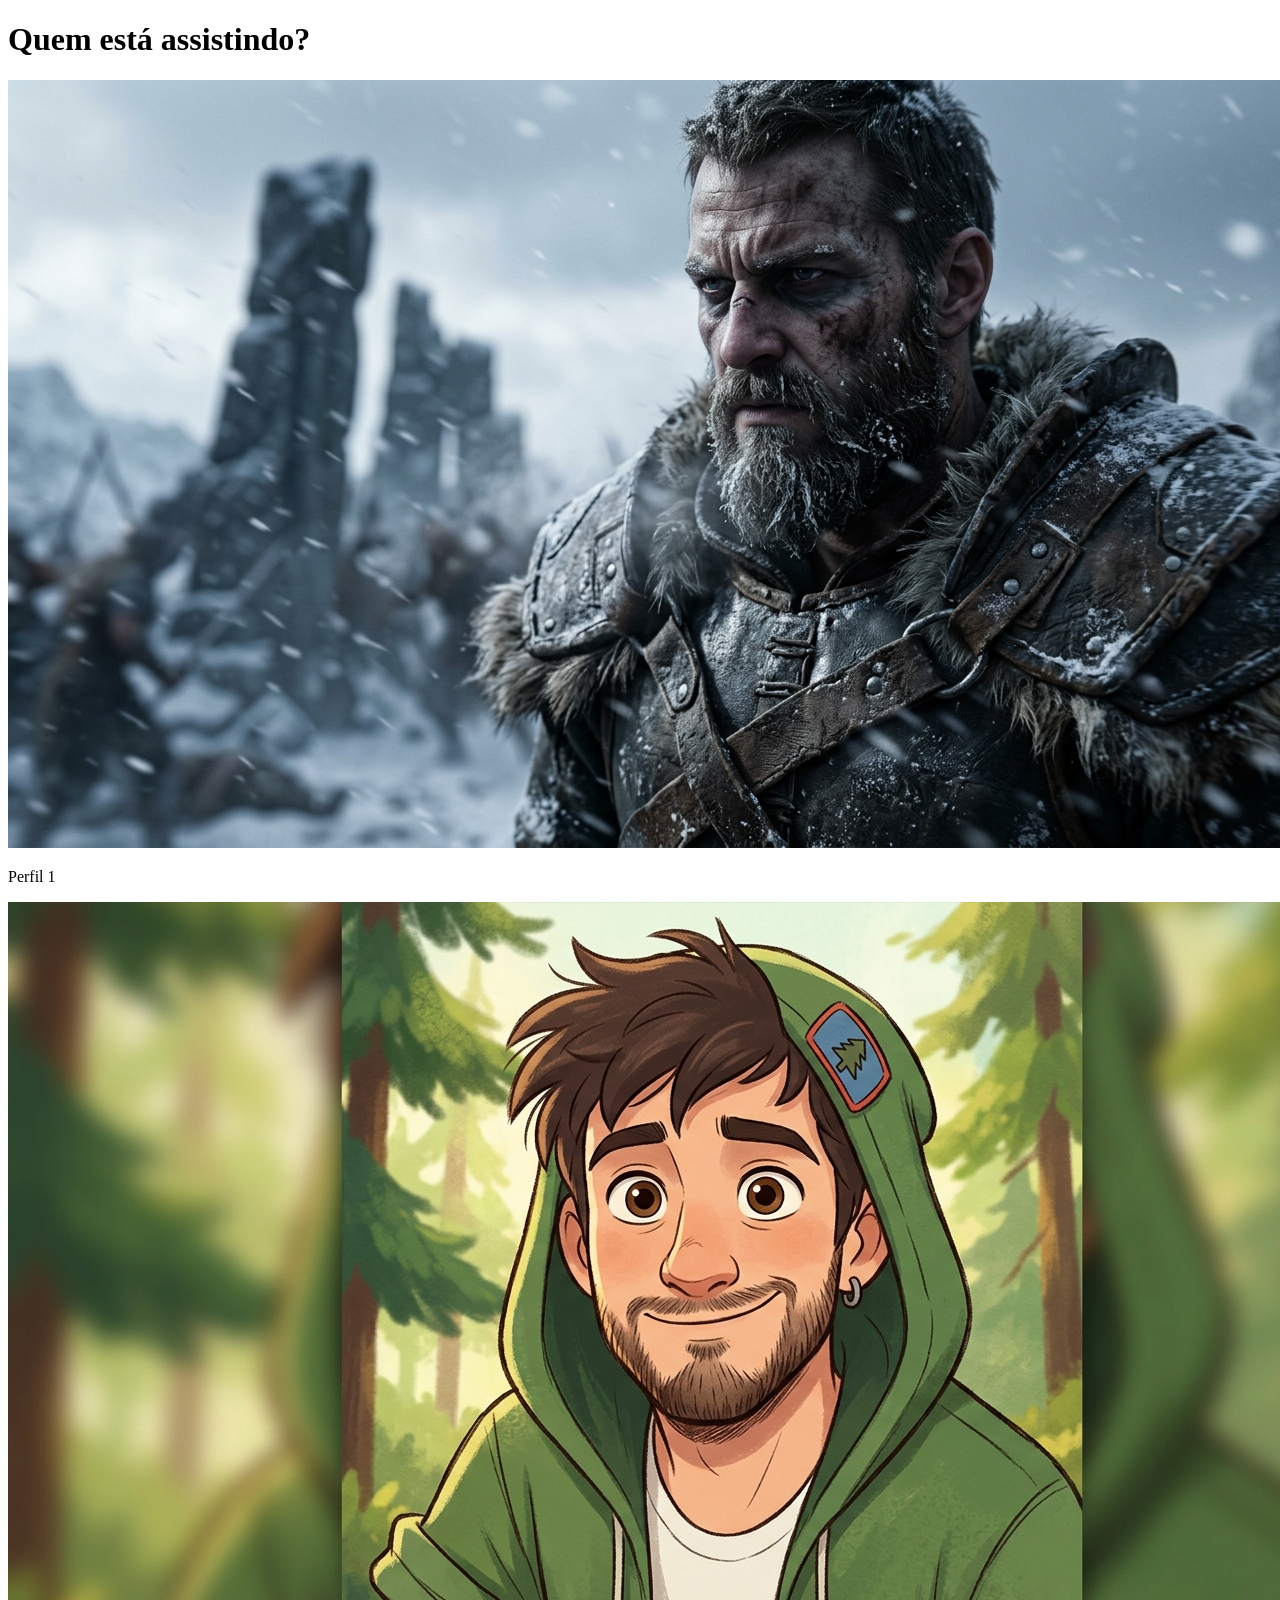
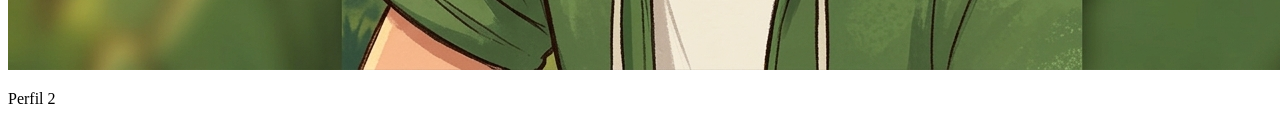
==== Netflix/index.html @ ddc0e5c4 "Novo Projeto Netflix" ====
<!DOCTYPE html>
<html lang="en">
<head>
    <meta charset="UTF-8">
    <meta name="viewport" content="width=device-width, initial-scale=1.0">
    <link rel="stylesheet" href="styles.css">
    <title>Netflix</title>
</head>
<body>
    <main>
        <h1>Quem está assistindo?</h1>
        <div class="profiles">
            <div class="profile">
                <img src="assets/profile1.png" alt="Perfil 1">
                <p>Perfil 1</p>
            </div>
            <div class="profile">
                <img src="assets/profile2.png" alt="Perfil 2">
                <p>Perfil 2</p>
            </div>
        </div>
    </main>
</body>
</html>
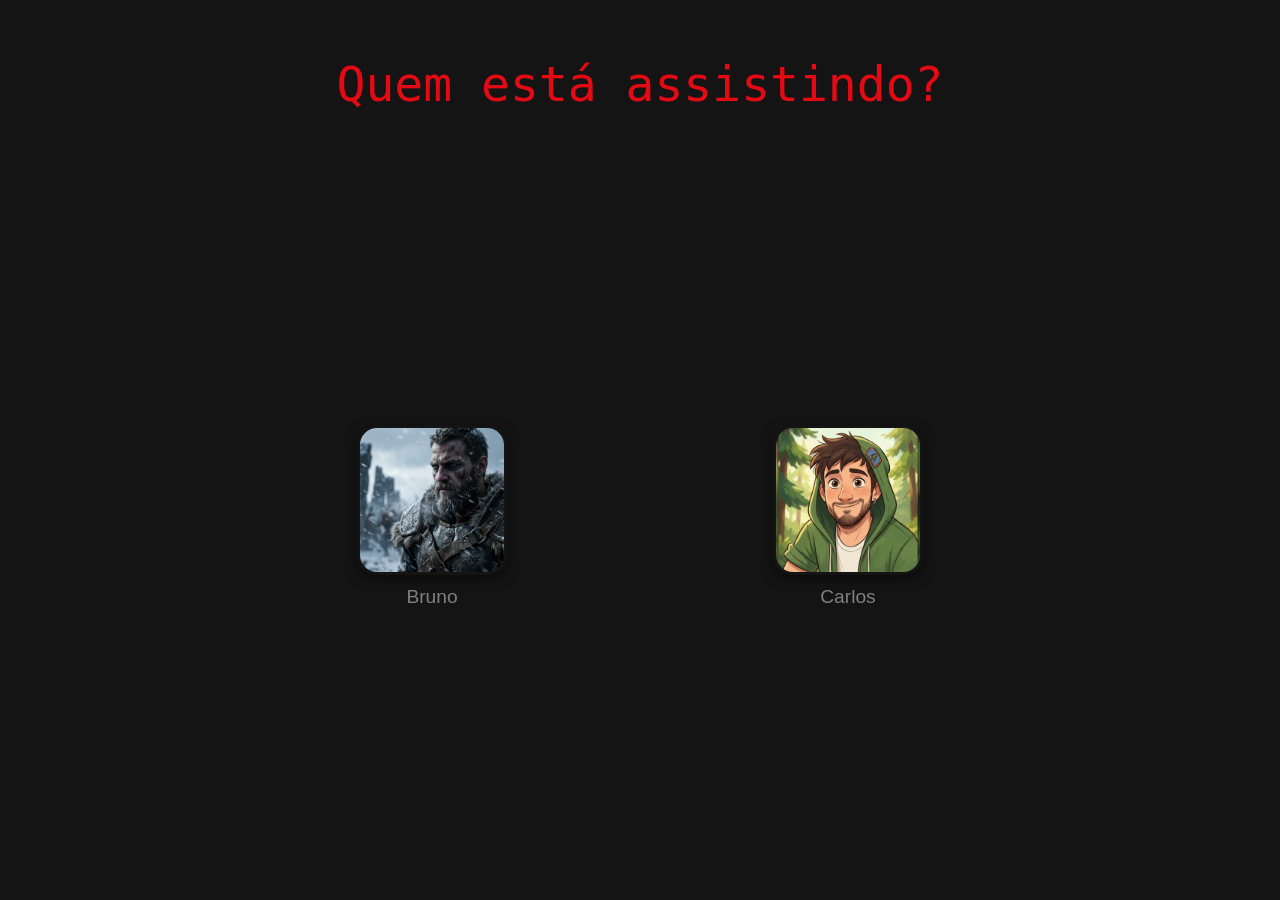
==== commit 2e74a778: "Adicionando CSS ao HTML" ====
--- a/Netflix/index.html
+++ b/Netflix/index.html
@@ -3,22 +3,29 @@
 <head>
     <meta charset="UTF-8">
     <meta name="viewport" content="width=device-width, initial-scale=1.0">
+    <title>Netflix</title>
     <link rel="stylesheet" href="styles.css">
-    <title>Netflix</title>
 </head>
 <body>
+    <header>
+        <h1>Quem está assistindo?</h1>
+    </header>
+
     <main>
-        <h1>Quem está assistindo?</h1>
-        <div class="profiles">
-            <div class="profile">
-                <img src="assets/profile1.png" alt="Perfil 1">
-                <p>Perfil 1</p>
-            </div>
-            <div class="profile">
-                <img src="assets/profile2.png" alt="Perfil 2">
-                <p>Perfil 2</p>
-            </div>
-        </div>
+        <section class="profiles" aria-label="Seleção de perfil">
+            <article class="profile">
+                <figure>
+                    <img src="assets/profile1.png" alt="Avatar do Perfil 1" width="120" height="120">
+                    <figcaption>Bruno</figcaption>
+                </figure>
+            </article>
+            <article class="profile">
+                <figure>
+                    <img src="assets/profile2.png" alt="Avatar do Perfil 2" width="120" height="120">
+                    <figcaption>Carlos</figcaption>
+                </figure>
+            </article>
+        </section>
     </main>
 </body>
 </html>
--- a/Netflix/styles.css
+++ b/Netflix/styles.css
@@ -0,0 +1,141 @@
+/* Reset básico */
+* {
+    margin: 0;
+    padding: 0;
+    box-sizing: border-box;
+}
+
+/* Variáveis de cor inspiradas na Netflix */
+:root {
+    --netflix-black: #141414;
+    --netflix-dark-gray: #2c2c2c;
+    --netflix-gray: #808080;
+    --netflix-white: #ffffff;
+    --netflix-red: #e50914;
+    --profile-size: 150px;
+    --transition: all 0.3s ease;
+}
+
+/* Corpo da página */
+body {
+    background-color: var(--netflix-black);
+    color: var(--netflix-white);
+    font-family: 'Netflix Sans', 'Helvetica Neue', Helvetica, Arial, sans-serif;
+    line-height: 1.5;
+    min-height: 100vh;
+    display: flex;
+    flex-direction: column;
+}
+
+
+header {
+    text-align: center;
+    padding: 3rem 1rem 1rem;
+}
+
+header h1 {
+    font-family: 'JetBrains Mono', monospace;
+    font-size: 3rem;
+    font-weight: 400;
+    margin-bottom: 1rem;
+    color: var(--netflix-red);
+}
+
+
+main {
+    flex: 1;
+    display: flex;
+    align-items: center;
+    justify-content: center;
+    padding: 2rem;
+}
+
+
+.profiles {
+    display: grid;
+    grid-template-columns: repeat(auto-fit, minmax(150px, 1fr));
+    gap: 2rem;
+    max-width: 800px;
+    width: 100%;
+}
+
+
+.profile {
+    display: flex;
+    flex-direction: column;
+    align-items: center;
+    cursor: pointer;
+    transition: var(--transition);
+}
+
+.profile:hover {
+    transform: scale(1.02);
+}
+
+
+figure {
+    display: flex;
+    flex-direction: column;
+    align-items: center;
+    margin-bottom: 1rem;
+}
+
+
+.profile img {
+    width: var(--profile-size);
+    height: var(--profile-size);
+    border-radius: 20px;
+    object-fit: cover;
+    border: 3px solid transparent;
+    transition: var(--transition);
+    box-shadow: 0 4px 12px rgba(0, 0, 0, 0.5);
+}
+
+.profile:hover img {
+    border-color: var(--netflix-red);
+    box-shadow: 0 8px 24px rgba(0, 0, 0, 0.7);
+}
+
+
+figcaption {
+    font-size: 1.2rem;
+    font-weight: 500;
+    text-align: center;
+    margin-top: 0.5rem;
+    color: var(--netflix-gray);
+    transition: var(--transition);
+}
+
+.profile:hover figcaption {
+    color: var(--netflix-white);
+}
+
+
+@media (max-width: 768px) {
+    header h1 {
+        font-size: 2rem;
+    }
+
+    .profiles {
+        grid-template-columns: repeat(2, 1fr);
+        gap: 1.5rem;
+    }
+
+    :root {
+        --profile-size: 120px;
+    }
+}
+
+@media (max-width: 480px) {
+    .profiles {
+        grid-template-columns: 1fr;
+    }
+
+    header h1 {
+        font-size: 1.8rem;
+    }
+
+    :root {
+        --profile-size: 100px;
+    }
+}
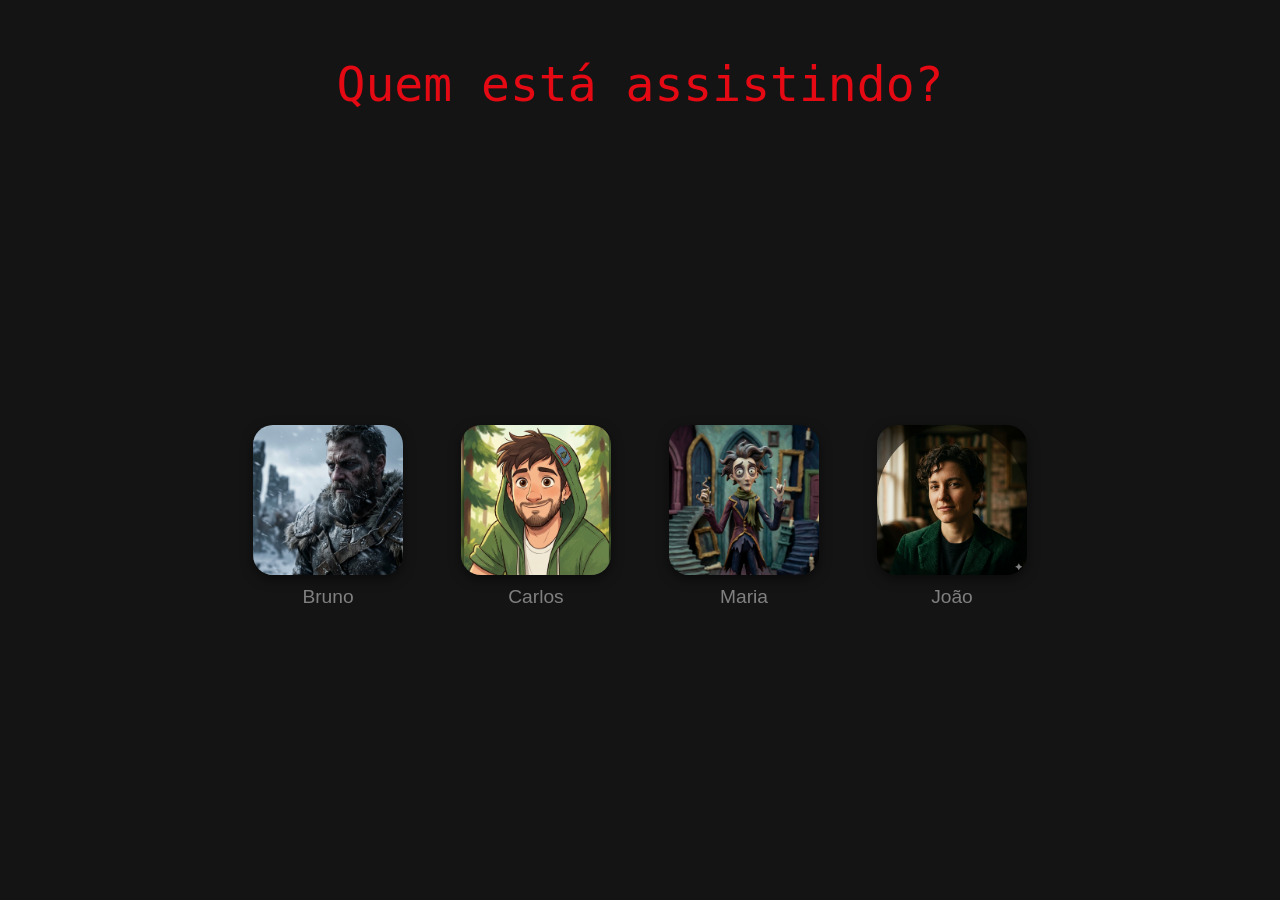
==== commit 94192e1e: "Adiciona 2 perfis" ====
--- a/Netflix/index.html
+++ b/Netflix/index.html
@@ -25,6 +25,18 @@
                     <figcaption>Carlos</figcaption>
                 </figure>
             </article>
+                <article class="profile">
+                    <figure>
+                        <img src="assets/profile3.png" alt="Avatar do Perfil 3" width="120" height="120">
+                        <figcaption>Maria</figcaption>
+                    </figure>
+                </article>
+                    <article class="profile">
+                        <figure>
+                            <img src="assets/profile4.png" alt="Avatar do Perfil 4" width="120" height="120">
+                            <figcaption>João</figcaption>
+                        </figure>
+                    </article>
         </section>
     </main>
 </body>
--- a/Netflix/styles.css
+++ b/Netflix/styles.css
@@ -1,11 +1,11 @@
-/* Reset básico */
+
 * {
     margin: 0;
     padding: 0;
     box-sizing: border-box;
 }
 
-/* Variáveis de cor inspiradas na Netflix */
+
 :root {
     --netflix-black: #141414;
     --netflix-dark-gray: #2c2c2c;
@@ -16,9 +16,9 @@
     --transition: all 0.3s ease;
 }
 
-/* Corpo da página */
+
 body {
-    background-color: var(--netflix-black);
+    background: var(--netflix-black);
     color: var(--netflix-white);
     font-family: 'Netflix Sans', 'Helvetica Neue', Helvetica, Arial, sans-serif;
     line-height: 1.5;
@@ -86,13 +86,13 @@
     height: var(--profile-size);
     border-radius: 20px;
     object-fit: cover;
-    border: 3px solid transparent;
+    border: none;
     transition: var(--transition);
     box-shadow: 0 4px 12px rgba(0, 0, 0, 0.5);
 }
 
 .profile:hover img {
-    border-color: var(--netflix-red);
+    border: 3px solid var(--netflix-red);
     box-shadow: 0 8px 24px rgba(0, 0, 0, 0.7);
 }
 
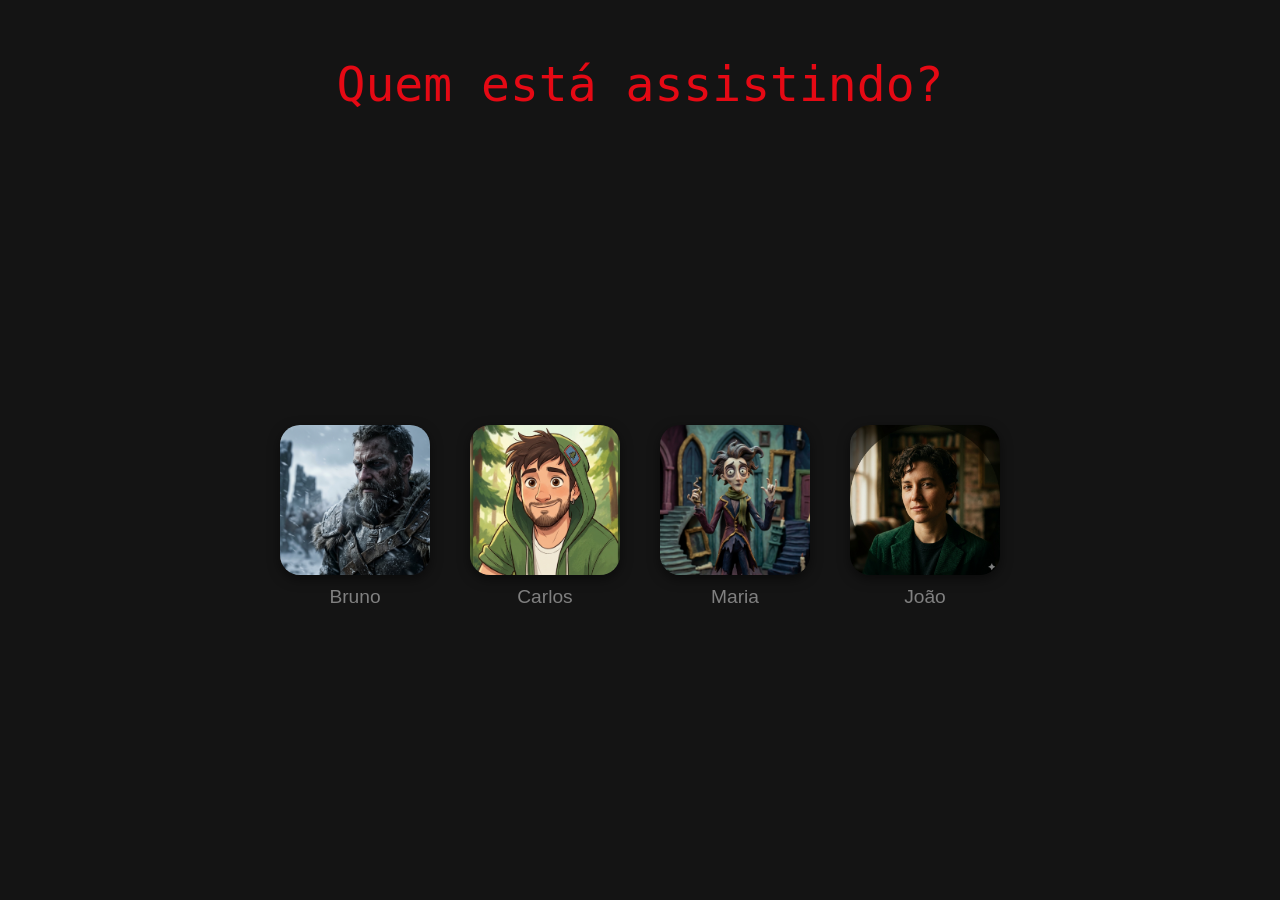
==== commit e6d84c29: "Melhorando a semantica do projeto" ====
--- a/Netflix/index.html
+++ b/Netflix/index.html
@@ -12,31 +12,41 @@
     </header>
 
     <main>
-        <section class="profiles" aria-label="Seleção de perfil">
-            <article class="profile">
-                <figure>
-                    <img src="assets/profile1.png" alt="Avatar do Perfil 1" width="120" height="120">
-                    <figcaption>Bruno</figcaption>
-                </figure>
-            </article>
-            <article class="profile">
-                <figure>
-                    <img src="assets/profile2.png" alt="Avatar do Perfil 2" width="120" height="120">
-                    <figcaption>Carlos</figcaption>
-                </figure>
-            </article>
-                <article class="profile">
-                    <figure>
-                        <img src="assets/profile3.png" alt="Avatar do Perfil 3" width="120" height="120">
-                        <figcaption>Maria</figcaption>
-                    </figure>
-                </article>
+        <section aria-label="Seleção de perfil">
+            <ul class="profiles">
+                <li>
+                    <article class="profile">
+                        <figure>
+                            <img src="assets/profile1.png" alt="Avatar do Perfil 1" width="120" height="120">
+                            <figcaption>Bruno</figcaption>
+                        </figure>
+                    </article>
+                </li>
+                <li>
+                    <article class="profile">
+                        <figure>
+                            <img src="assets/profile2.png" alt="Avatar do Perfil 2" width="120" height="120">
+                            <figcaption>Carlos</figcaption>
+                        </figure>
+                    </article>
+                </li>
+                <li>
+                    <article class="profile">
+                        <figure>
+                            <img src="assets/profile3.png" alt="Avatar do Perfil 3" width="120" height="120">
+                            <figcaption>Maria</figcaption>
+                        </figure>
+                    </article>
+                </li>
+                <li>
                     <article class="profile">
                         <figure>
                             <img src="assets/profile4.png" alt="Avatar do Perfil 4" width="120" height="120">
                             <figcaption>João</figcaption>
                         </figure>
                     </article>
+                </li>
+            </ul>
         </section>
     </main>
 </body>
--- a/Netflix/styles.css
+++ b/Netflix/styles.css
@@ -1,4 +1,3 @@
-
 * {
     margin: 0;
     padding: 0;
@@ -52,9 +51,12 @@
 
 
 .profiles {
+    list-style: none;
+    margin: 0;
+    padding: 0;
     display: grid;
     grid-template-columns: repeat(auto-fit, minmax(150px, 1fr));
-    gap: 2rem;
+    gap: 2.5rem;
     max-width: 800px;
     width: 100%;
 }
@@ -118,7 +120,7 @@
 
     .profiles {
         grid-template-columns: repeat(2, 1fr);
-        gap: 1.5rem;
+        gap: 2rem;
     }
 
     :root {
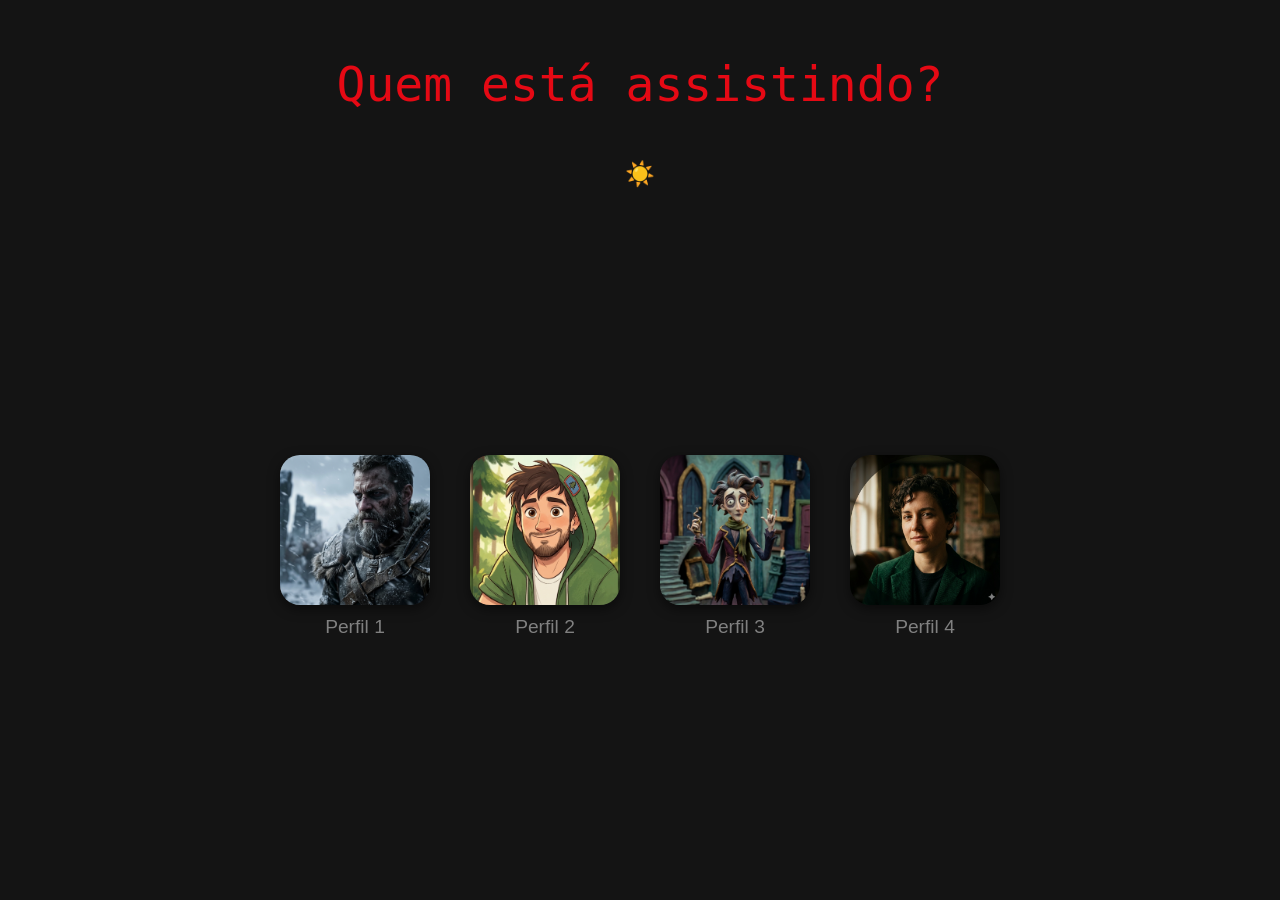
==== commit 9db57508: "salvando perfil apos entrar na pagina catalogo" ====
--- a/Netflix/index.html
+++ b/Netflix/index.html
@@ -9,6 +9,7 @@
 <body>
     <header>
         <h1>Quem está assistindo?</h1>
+        <button id="theme-toggle" type="button">☀️</button>
     </header>
 
     <main>
@@ -18,7 +19,7 @@
                     <article class="profile">
                         <figure>
                             <img src="assets/profile1.png" alt="Avatar do Perfil 1" width="120" height="120">
-                            <figcaption>Bruno</figcaption>
+                            <figcaption>Perfil 1</figcaption>
                         </figure>
                     </article>
                 </li>
@@ -26,7 +27,7 @@
                     <article class="profile">
                         <figure>
                             <img src="assets/profile2.png" alt="Avatar do Perfil 2" width="120" height="120">
-                            <figcaption>Carlos</figcaption>
+                            <figcaption>Perfil 2</figcaption>
                         </figure>
                     </article>
                 </li>
@@ -34,7 +35,7 @@
                     <article class="profile">
                         <figure>
                             <img src="assets/profile3.png" alt="Avatar do Perfil 3" width="120" height="120">
-                            <figcaption>Maria</figcaption>
+                            <figcaption>Perfil 3</figcaption>
                         </figure>
                     </article>
                 </li>
@@ -42,12 +43,13 @@
                     <article class="profile">
                         <figure>
                             <img src="assets/profile4.png" alt="Avatar do Perfil 4" width="120" height="120">
-                            <figcaption>João</figcaption>
+                            <figcaption>Perfil 4</figcaption>
                         </figure>
                     </article>
                 </li>
             </ul>
         </section>
     </main>
+    <script src="script.js"></script>
 </body>
 </html>
--- a/Netflix/styles.css
+++ b/Netflix/styles.css
@@ -11,6 +11,8 @@
     --netflix-gray: #808080;
     --netflix-white: #ffffff;
     --netflix-red: #e50914;
+    --netflix-card-dark: rgba(255, 255, 255, 0.06);
+    --netflix-card-light: rgba(0, 0, 0, 0.06);
     --profile-size: 150px;
     --transition: all 0.3s ease;
 }
@@ -26,10 +28,62 @@
     flex-direction: column;
 }
 
+body.light-mode {
+    background: var(--netflix-white);
+    color: var(--netflix-black);
+}
+
+body.light-mode header h1,
+body.light-mode .profile:hover figcaption {
+    color: var(--netflix-black);
+}
+
+body.light-mode .profile {
+    background: var(--netflix-card-light);
+}
+
+body.light-mode .profile img {
+    box-shadow: 0 4px 12px rgba(0, 0, 0, 0.12);
+}
+
+body.light-mode .profile:hover img {
+    border-color: var(--netflix-red);
+}
+
+body.light-mode .profiles {
+    gap: 2.5rem;
+}
+
 
 header {
     text-align: center;
     padding: 3rem 1rem 1rem;
+}
+
+#theme-toggle {
+    margin-top: 1rem;
+    background: transparent;
+    border: none;
+    outline: none;
+    color: var(--netflix-white);
+    padding: 0.5rem 0.75rem;
+    border-radius: 999px;
+    cursor: pointer;
+    transition: var(--transition);
+    font-size: 1.5rem;
+}
+
+#theme-toggle:hover {
+    background: rgba(255, 255, 255, 0.1);
+}
+
+body.light-mode #theme-toggle {
+    border-color: var(--netflix-black);
+    color: var(--netflix-black);
+}
+
+body.light-mode #theme-toggle:hover {
+    background: rgba(0, 0, 0, 0.06);
 }
 
 header h1 {
